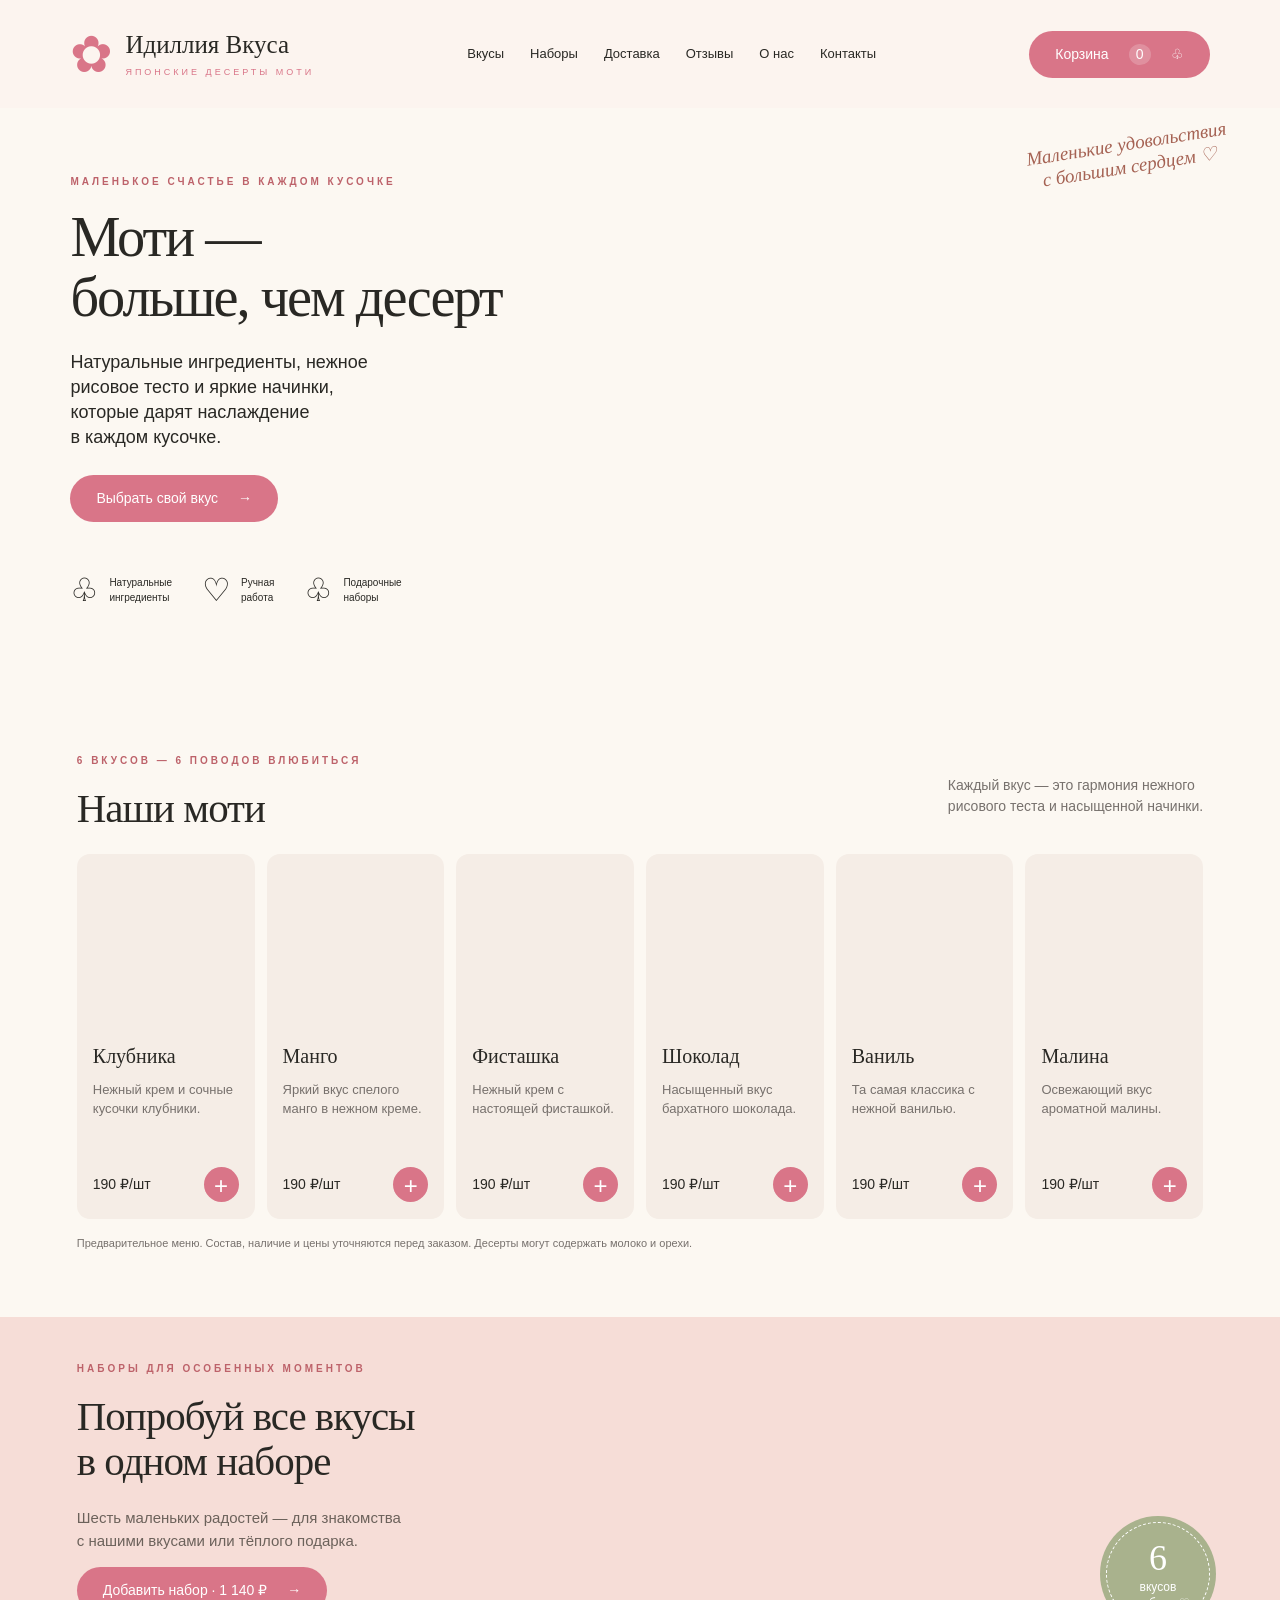
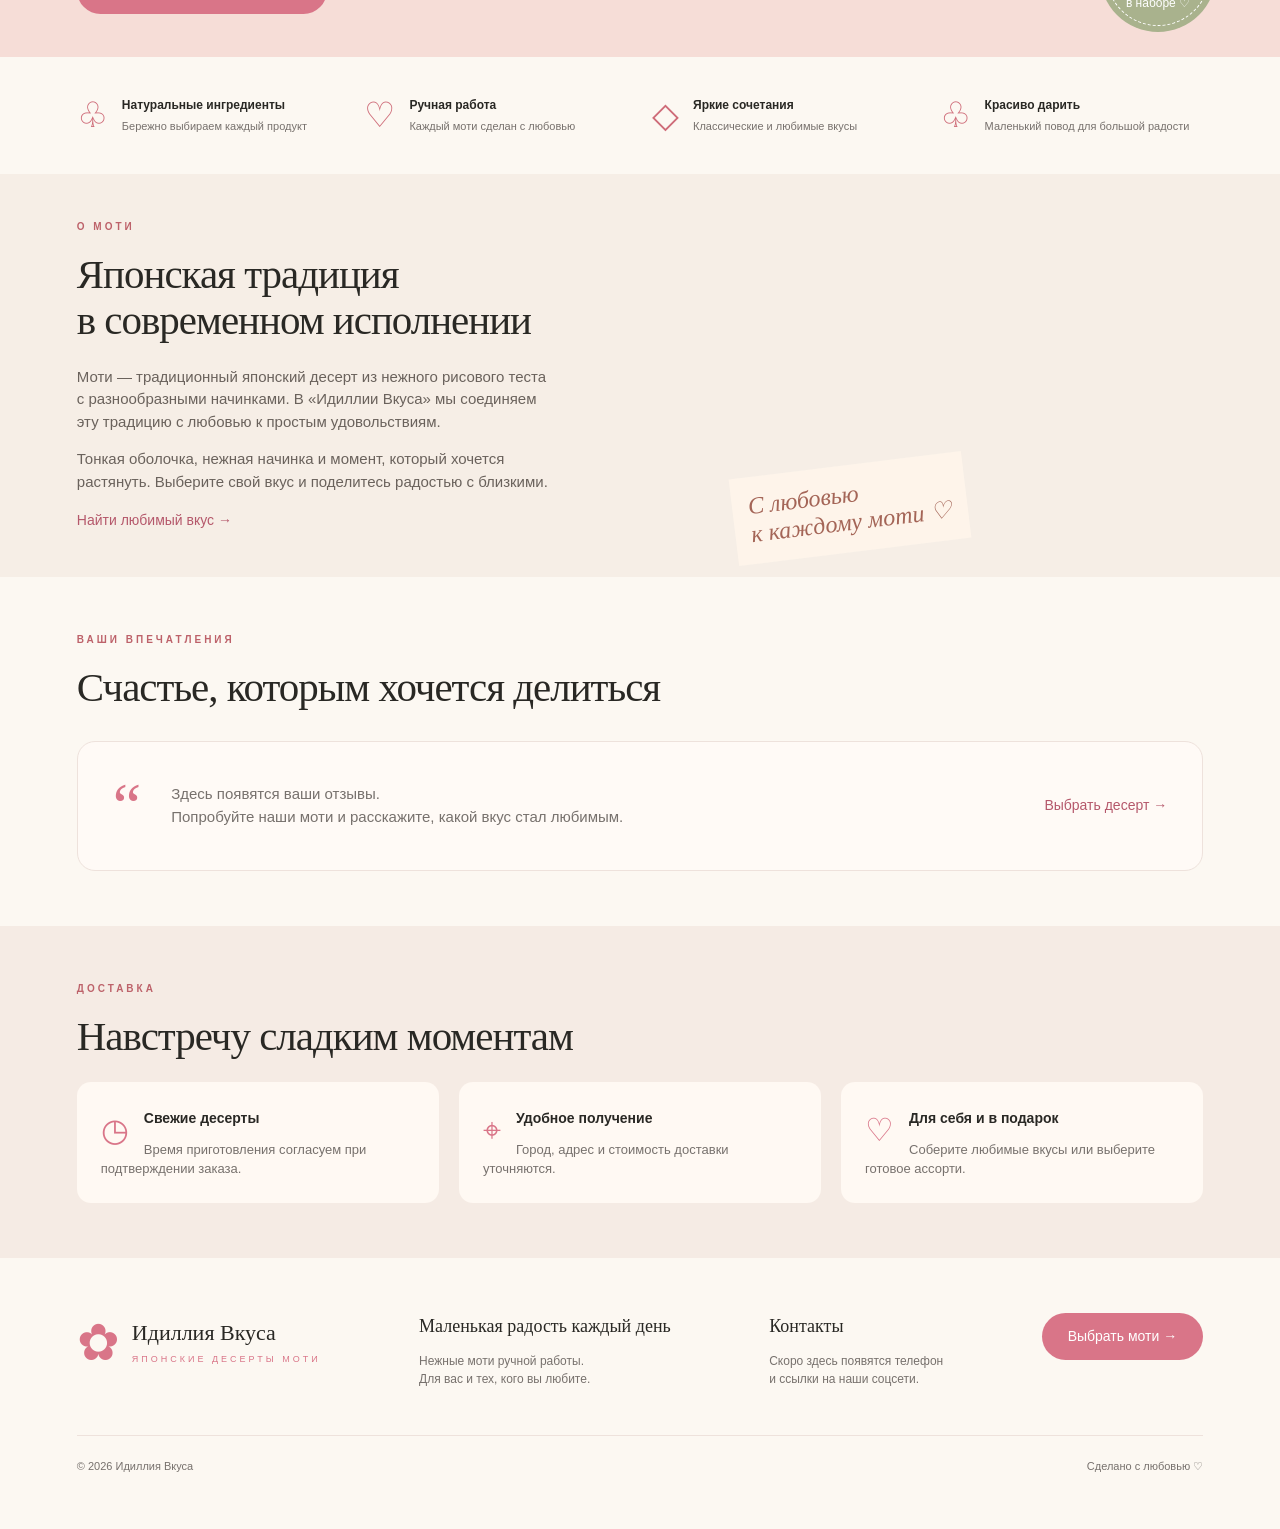
==== preview.html @ 7bd367fc "Create Idillia Vkusa mochi landing page" ====
<!doctype html>
<html lang="ru"><head><meta charset="utf-8"><meta name="viewport" content="width=device-width,initial-scale=1"><meta name="description" content="Идиллия Вкуса — нежные японские десерты моти ручной работы. Выберите свой любимый вкус."><title>Идиллия Вкуса — японские десерты моти</title><style>:root{--mochi-photo:url("[data-uri]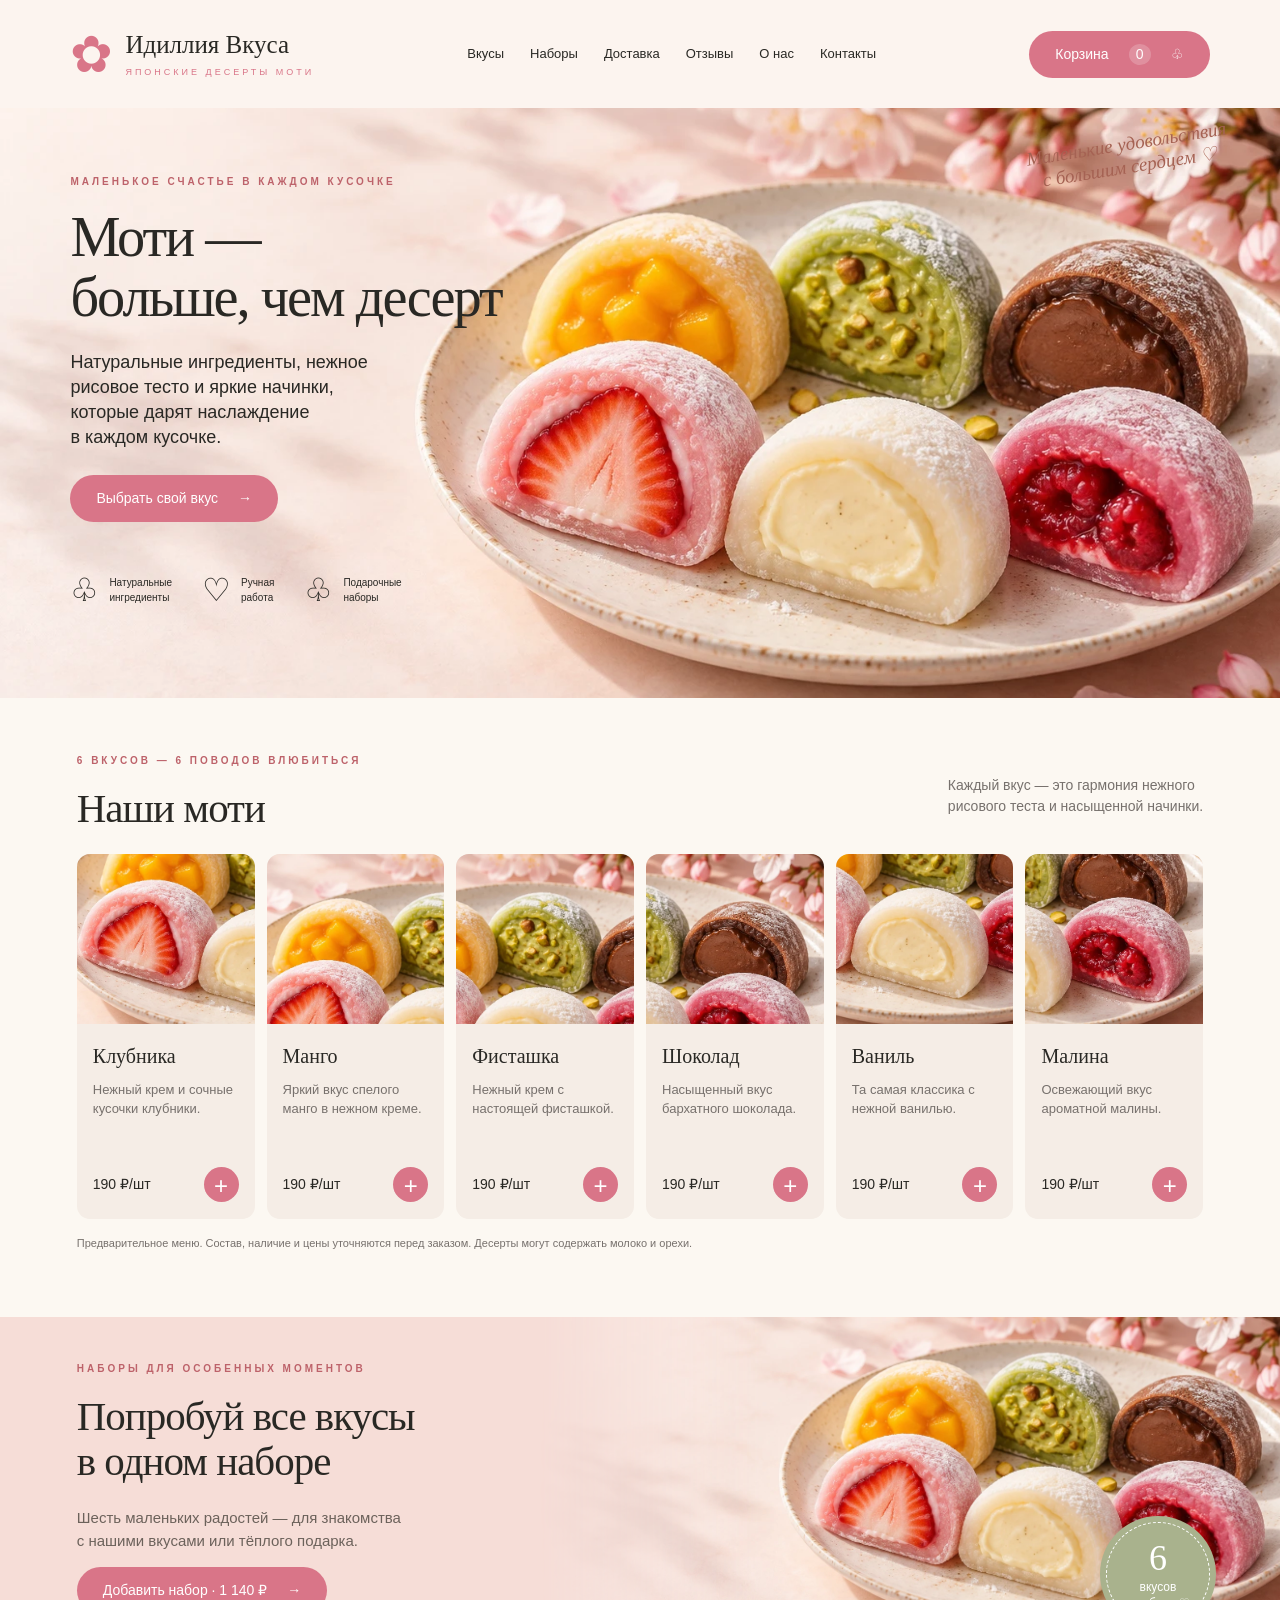
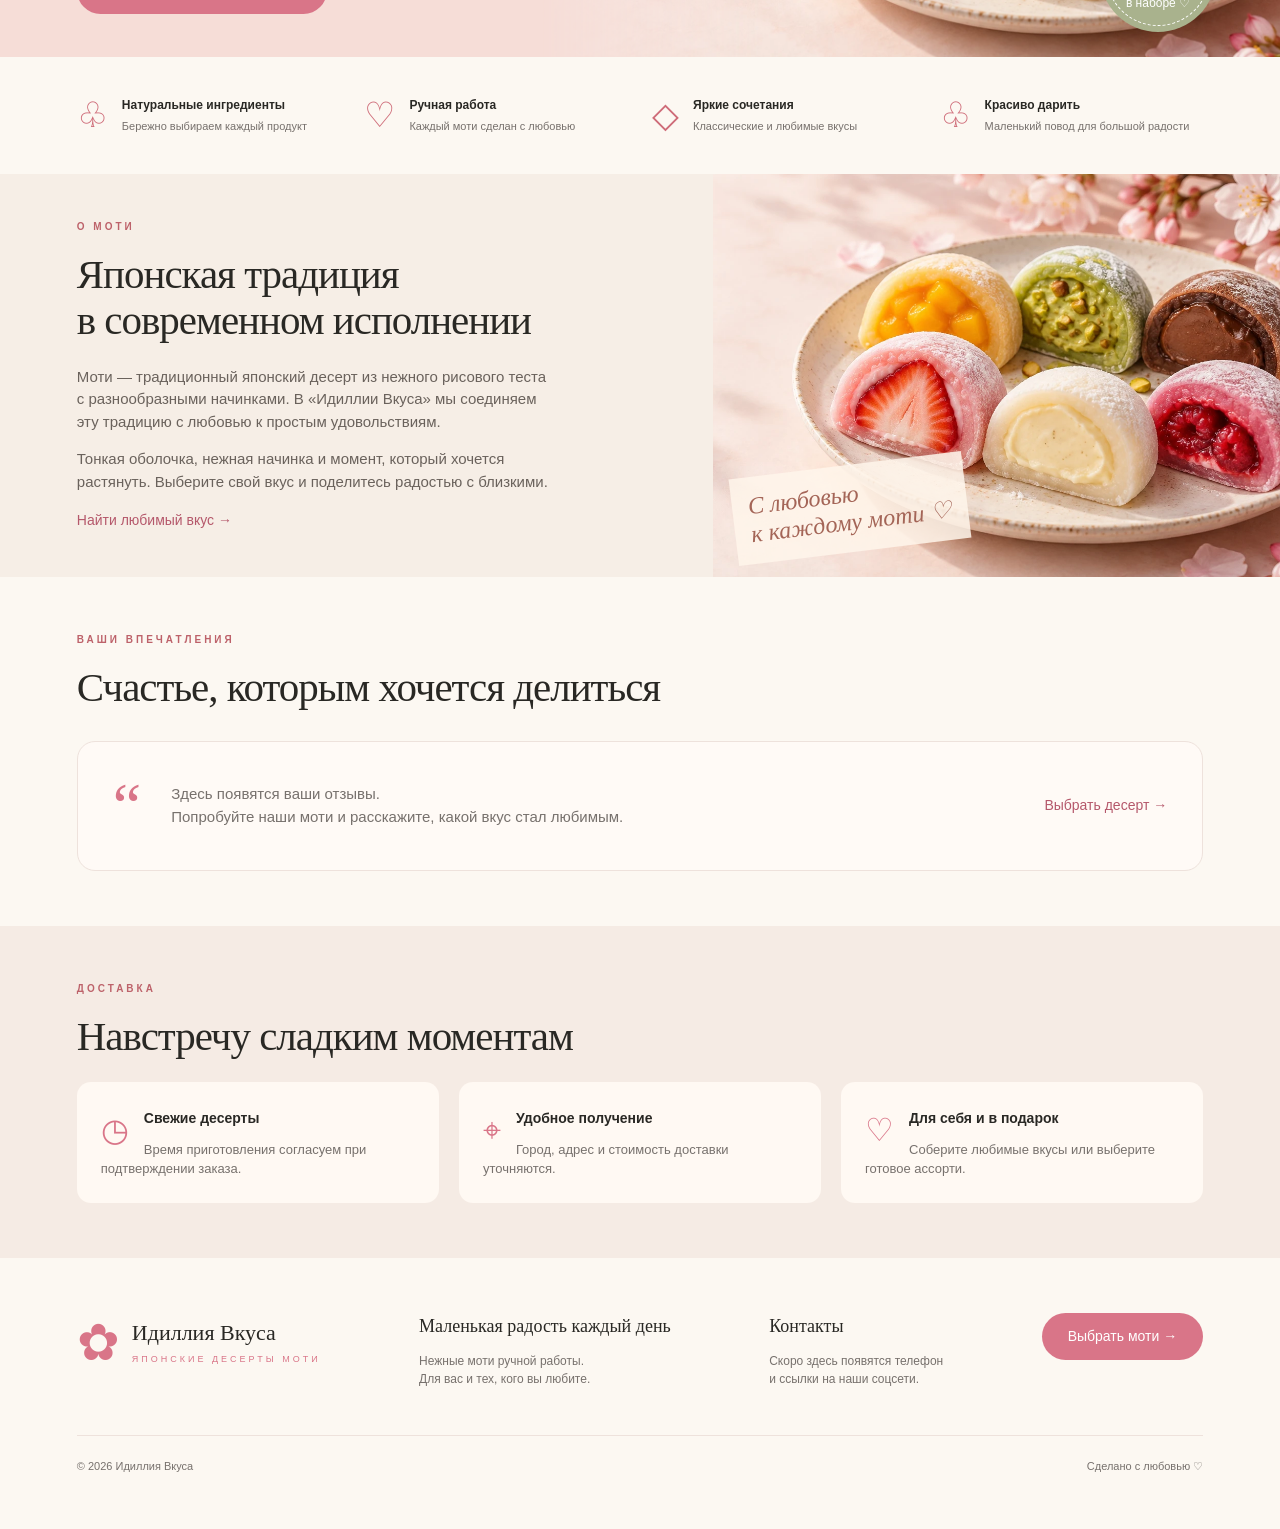
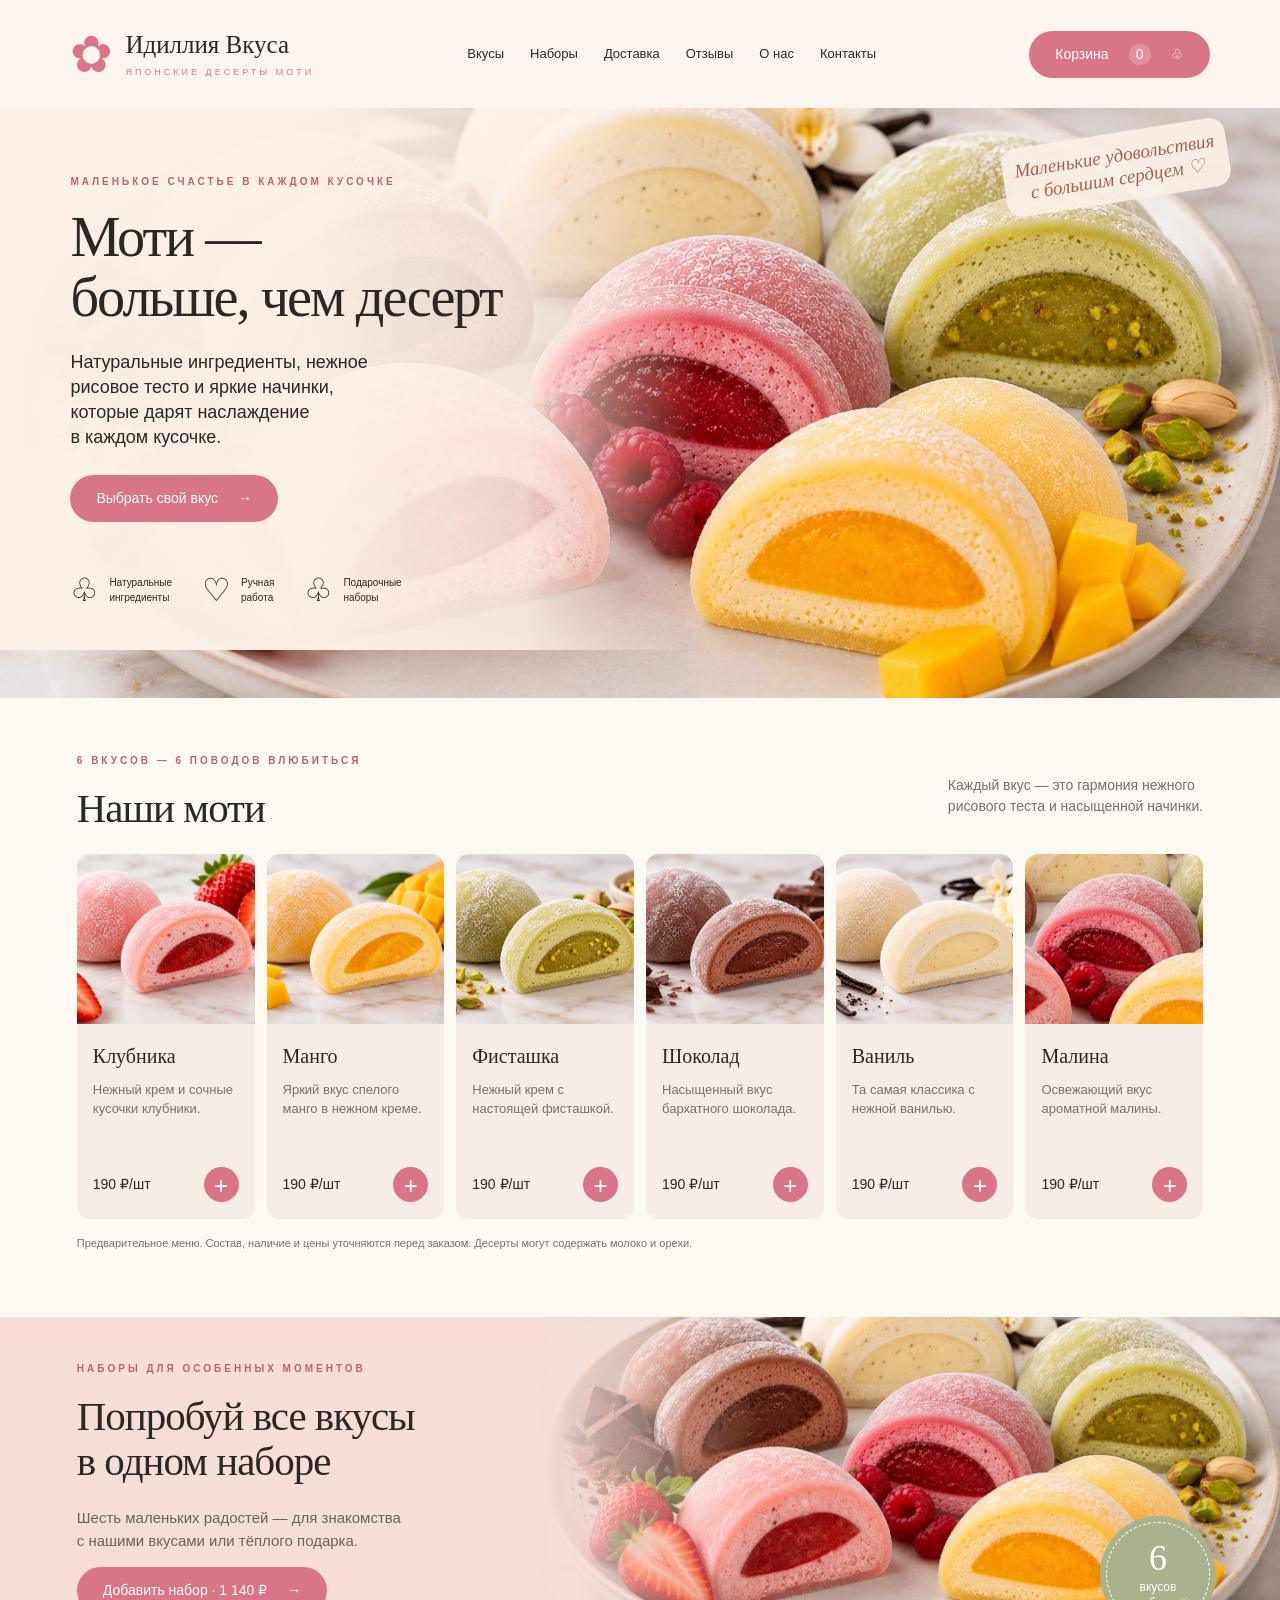
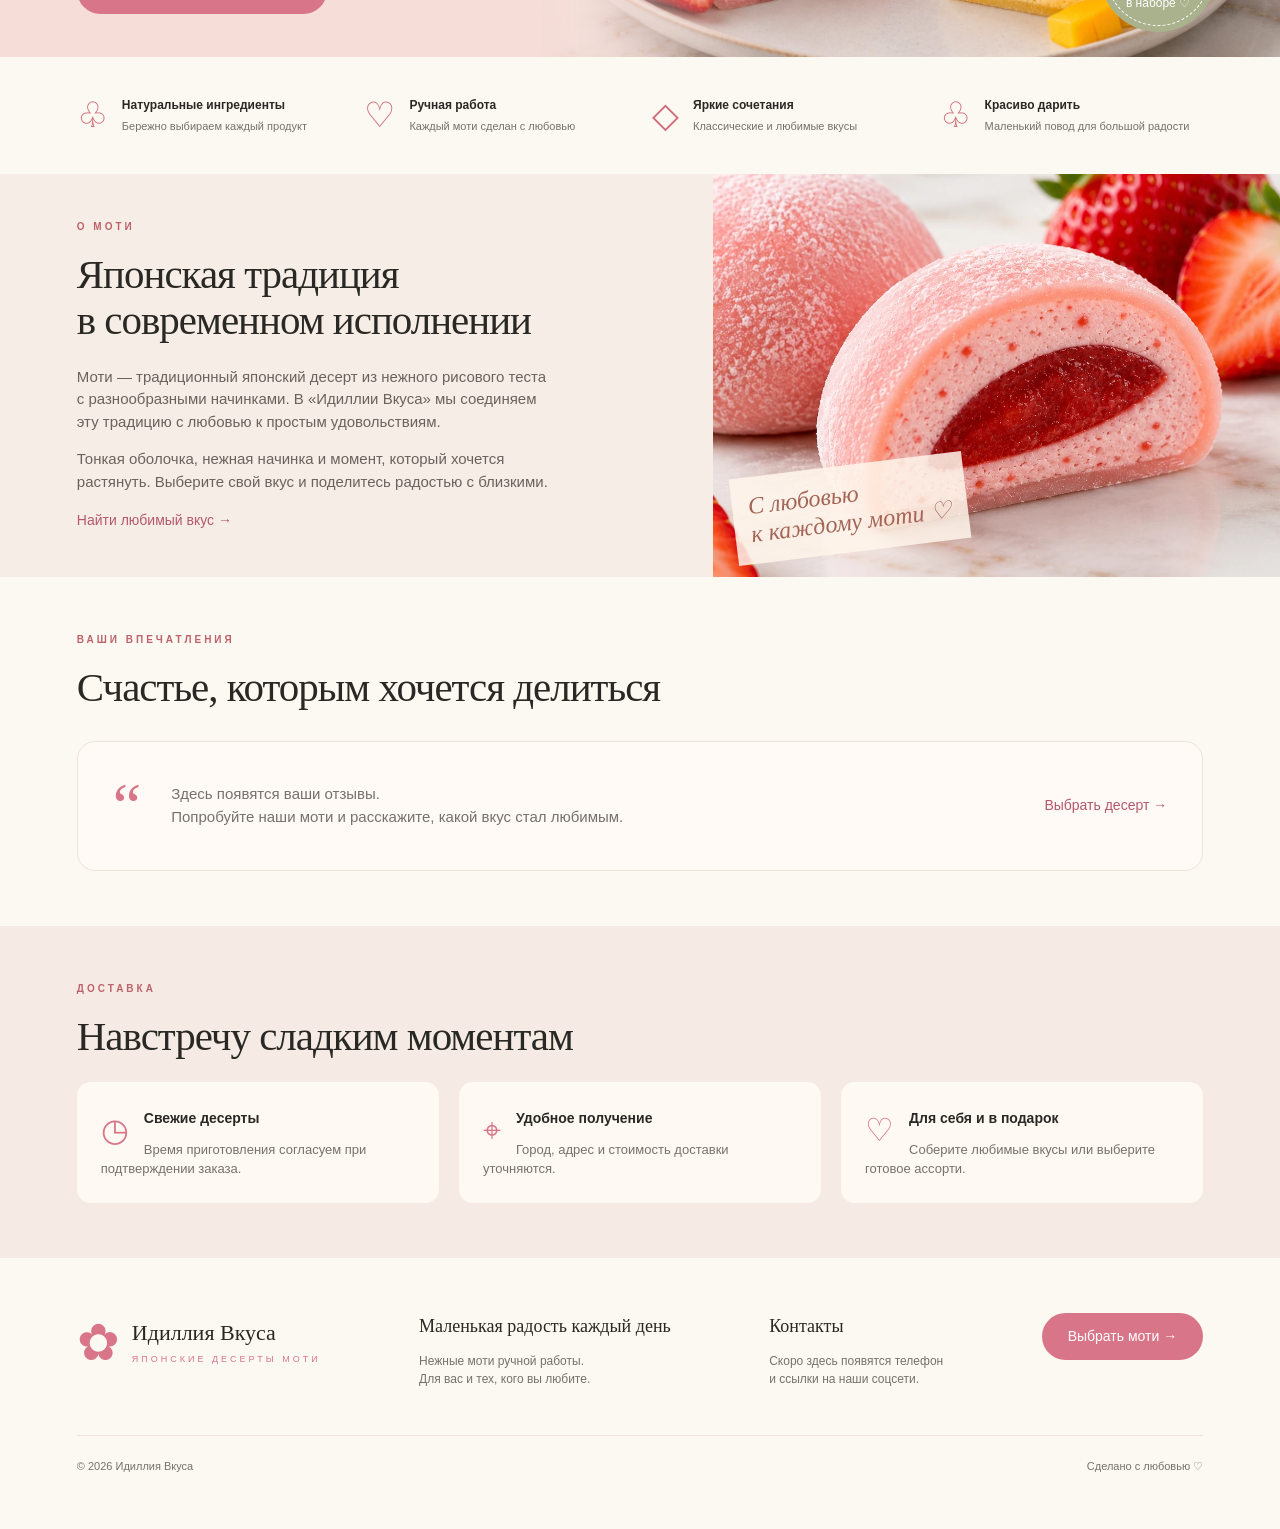
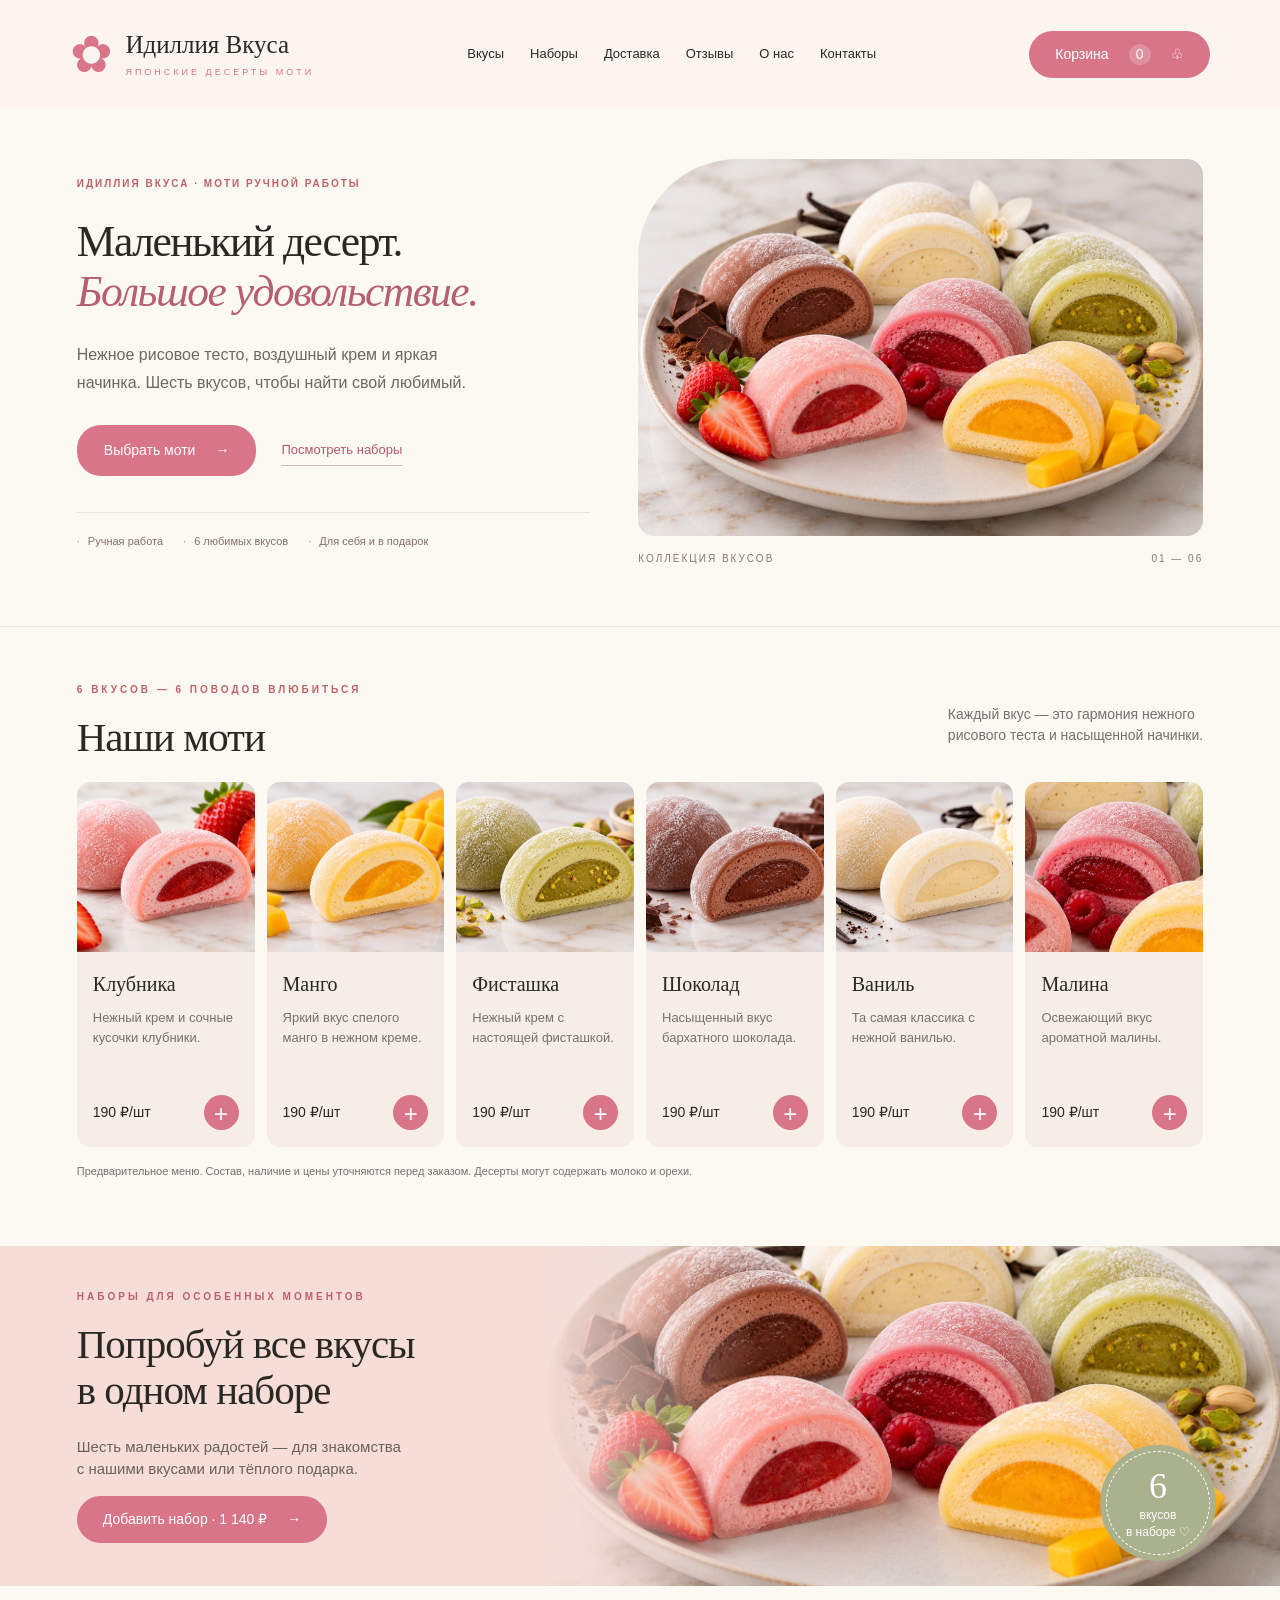
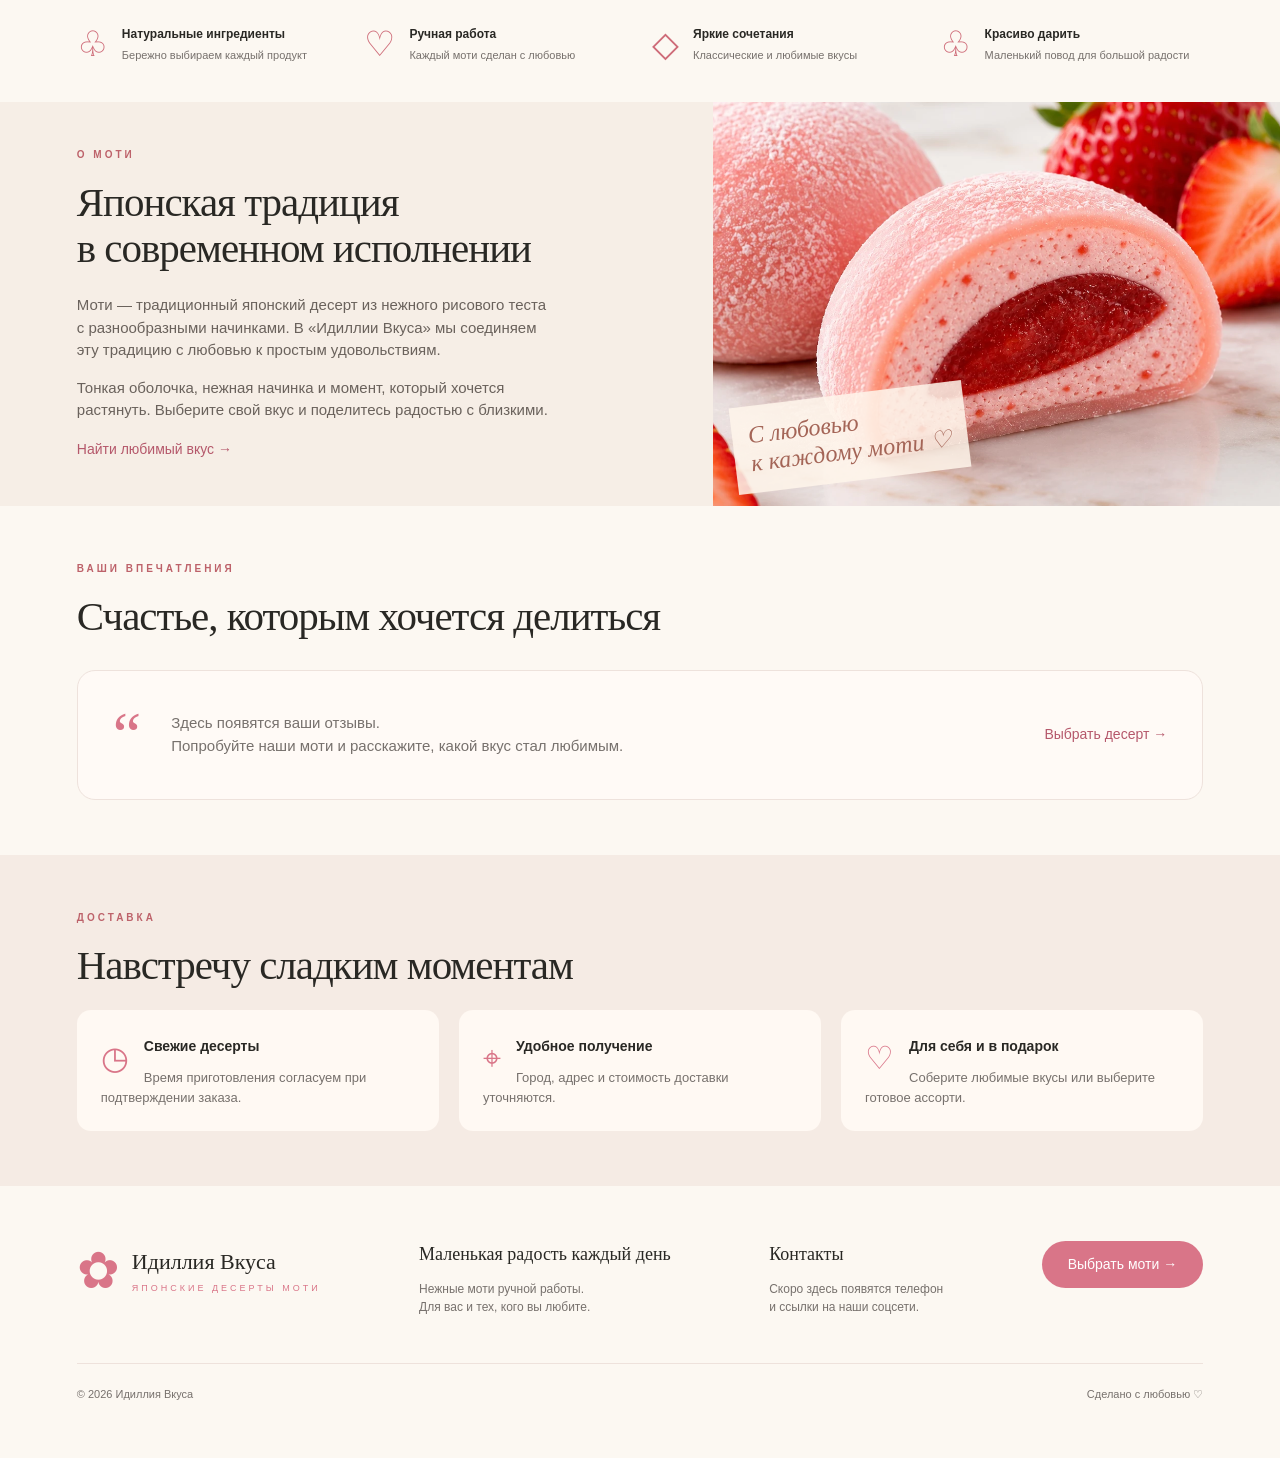
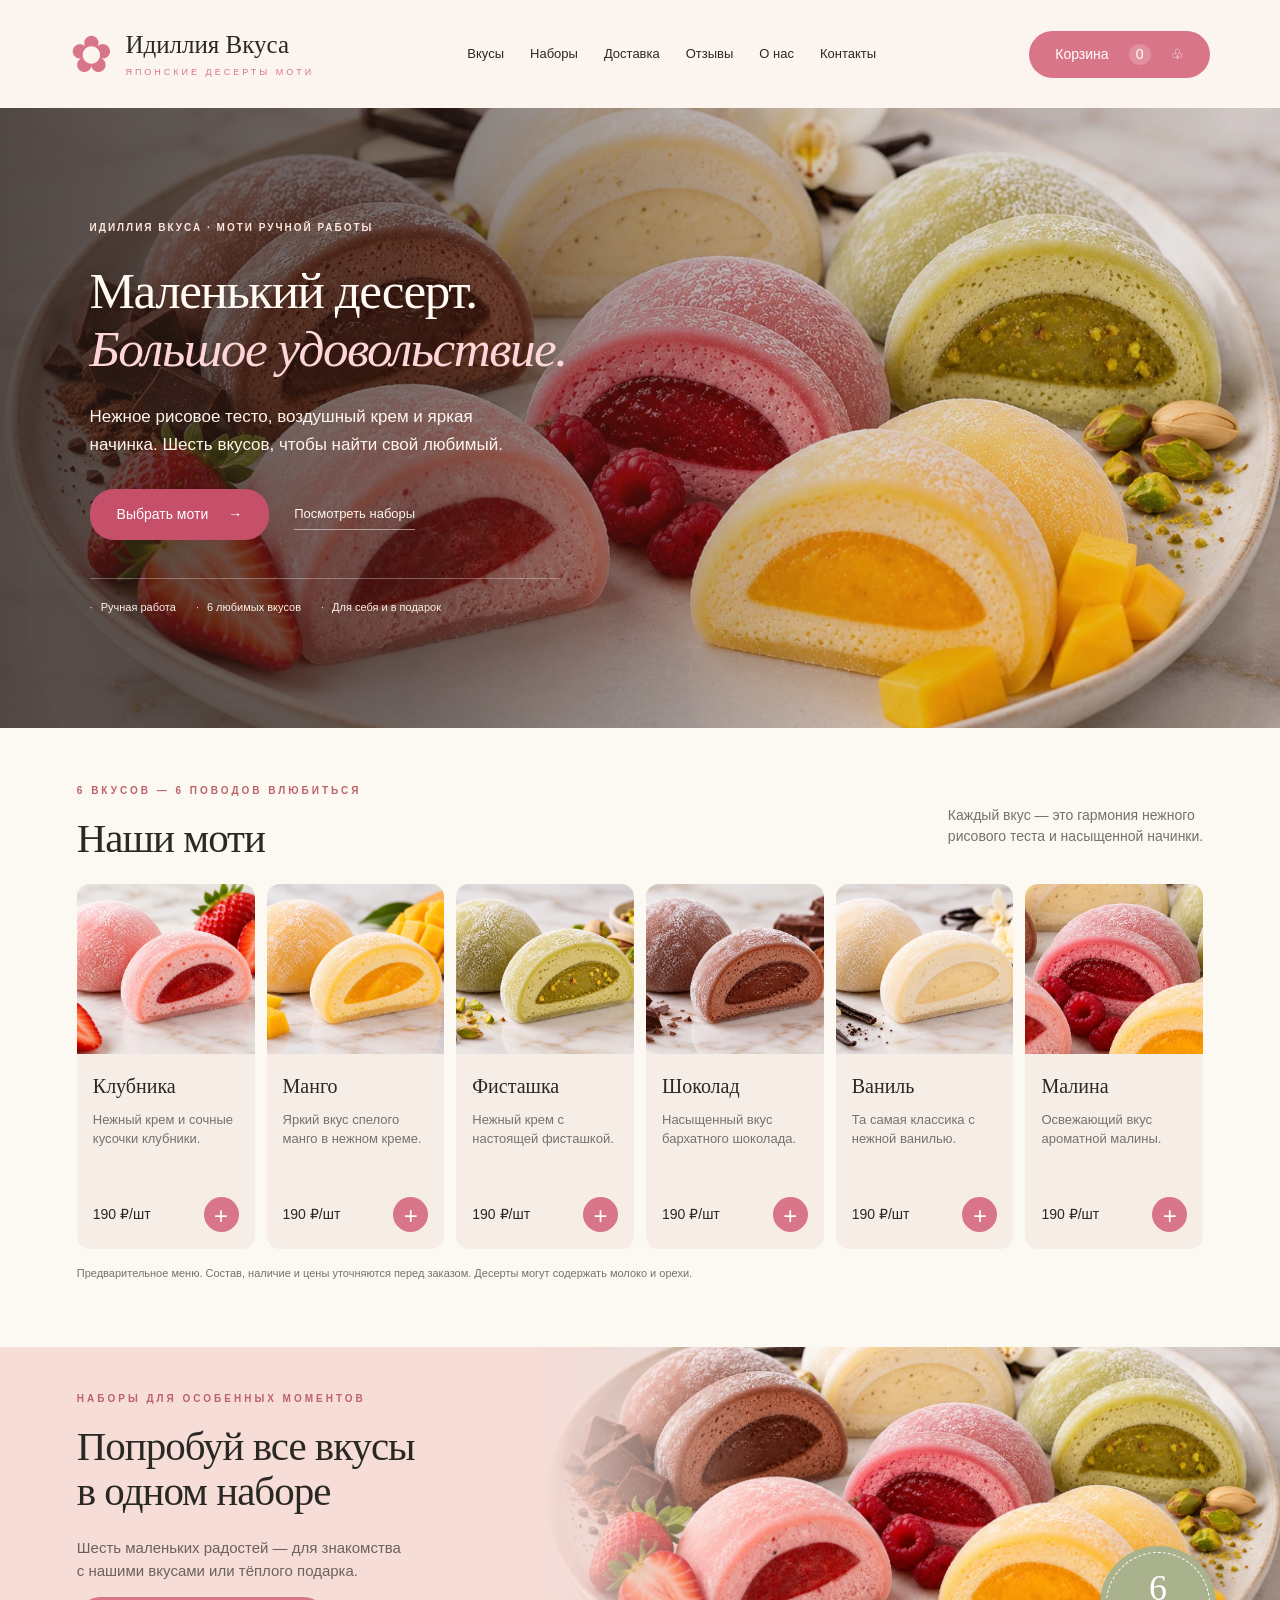
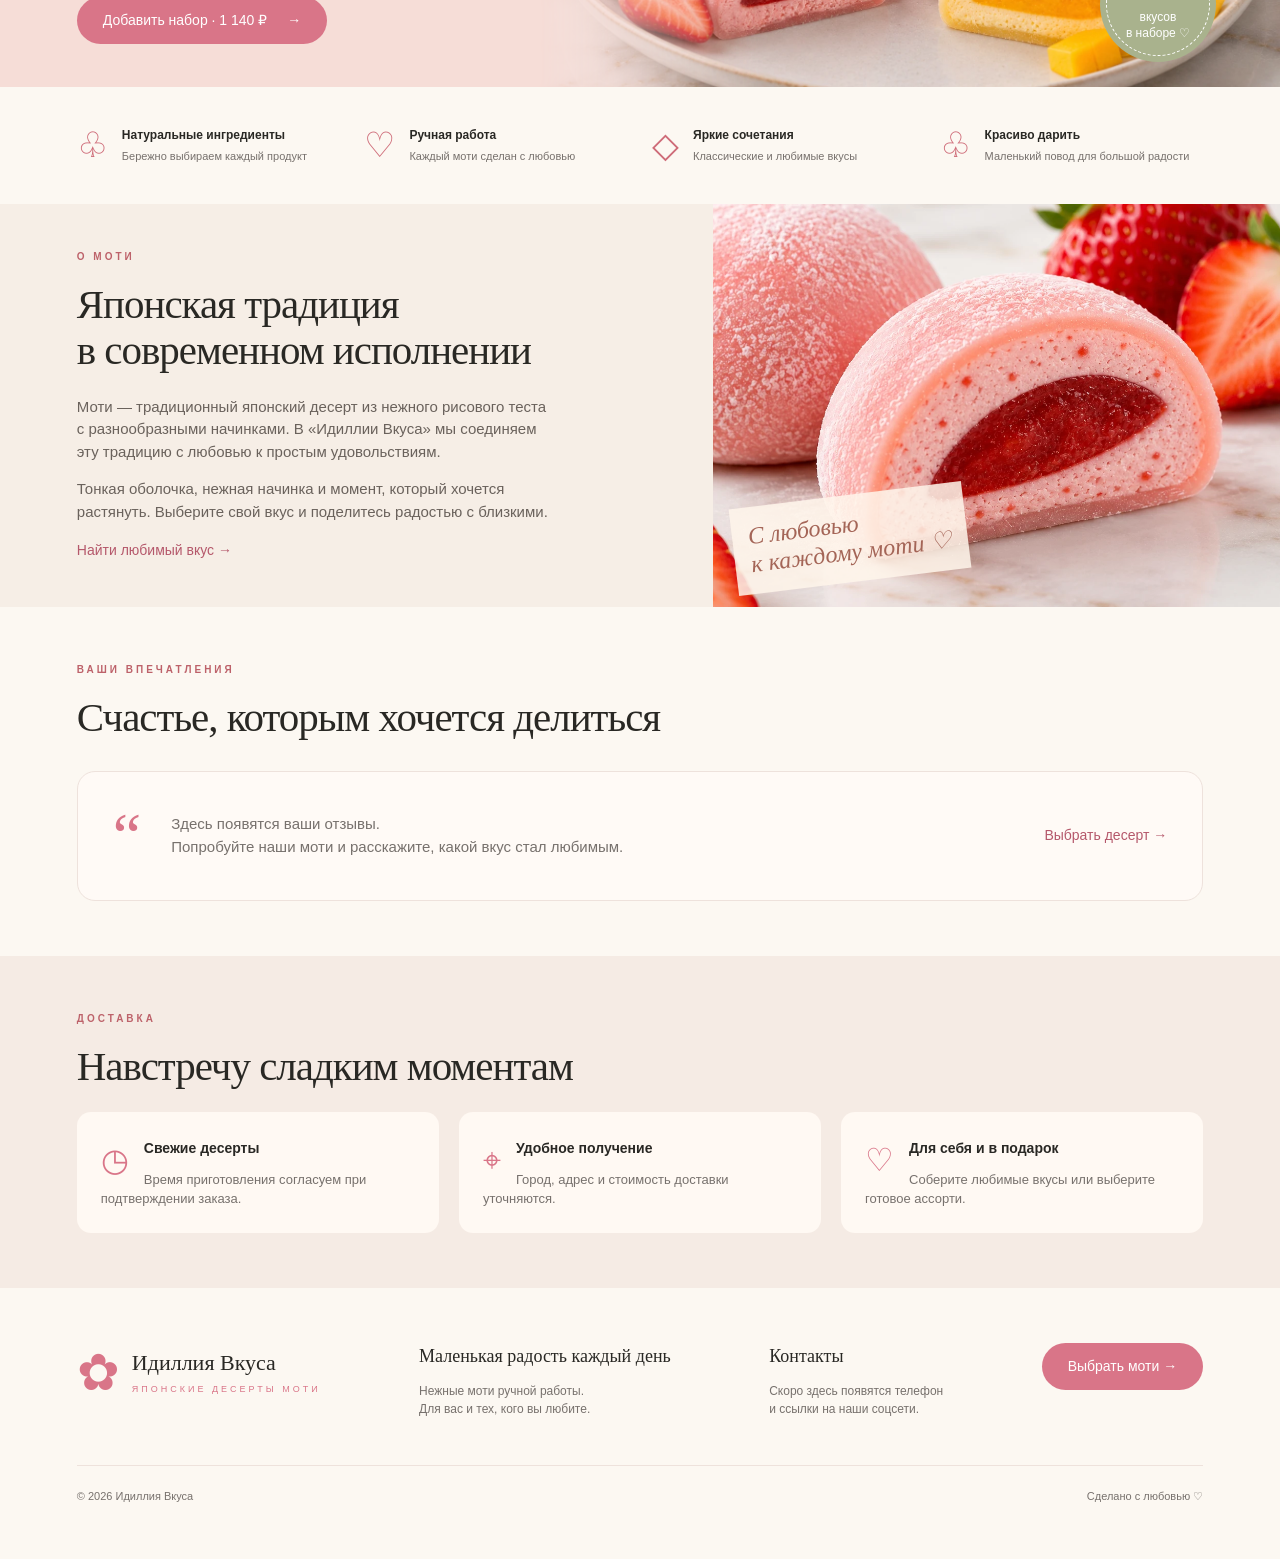
